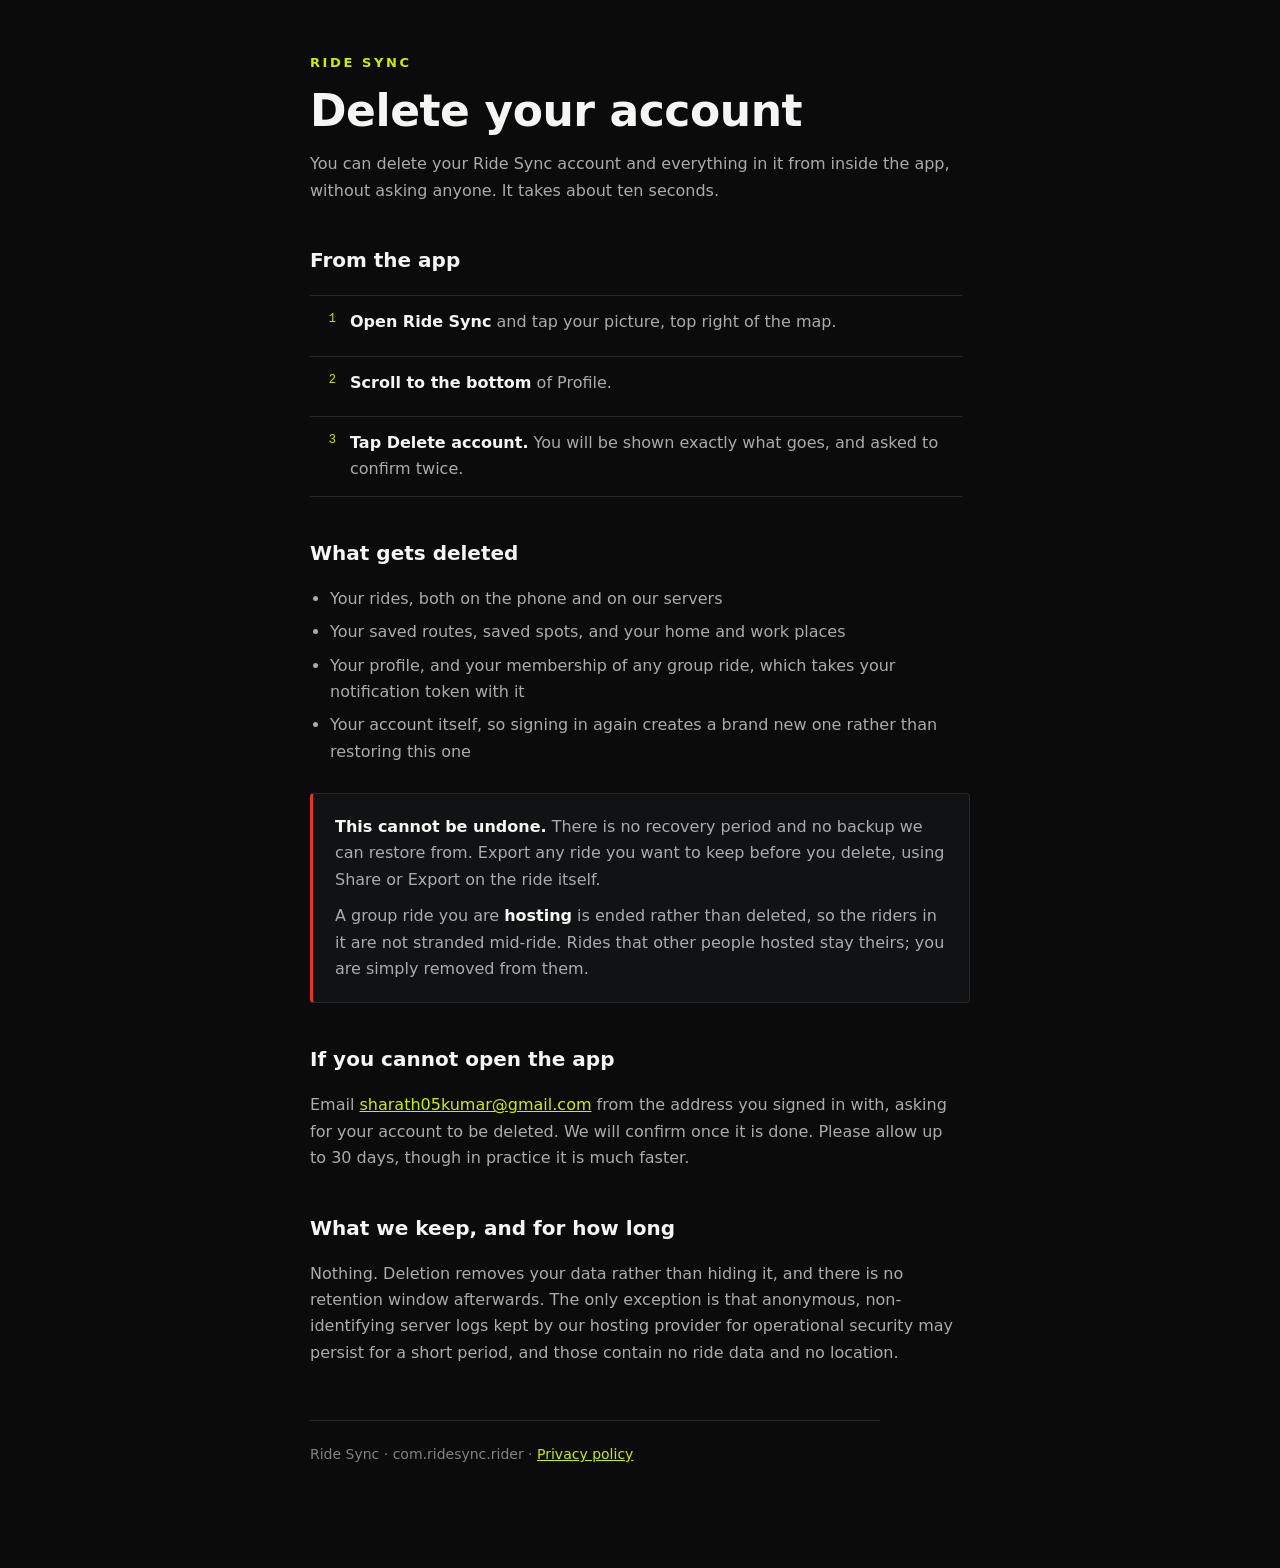
==== delete-account.html @ b89cb6dc "Privacy policy and account deletion pages for Ride Sync Served by GitHub Pages so Google Play has a " ====
<!doctype html>
<html lang="en">
<head>
<meta charset="utf-8">
<meta name="viewport" content="width=device-width, initial-scale=1">
<title>Ride Sync — Delete your account</title>
<style>
  :root {
    --s0:#0B0B0C; --s1:#111214; --line:#26282B;
    --ink:#F5F5F3; --ink2:#A9ABAD; --ink3:#7F8286; --lime:#C6F000; --crit:#E5352B;
  }
  *{box-sizing:border-box}
  body{margin:0;background:var(--s0);color:var(--ink);
    font:16px/1.65 "IBM Plex Sans",system-ui,-apple-system,Segoe UI,sans-serif;
    -webkit-font-smoothing:antialiased}
  .wrap{max-width:700px;margin:0 auto;padding-inline:20px;padding-block:56px 88px}
  .brand{font:600 13px/1 system-ui,sans-serif;letter-spacing:.2em;color:var(--lime);margin:0 0 18px}
  h1{font-size:clamp(30px,6vw,44px);line-height:1.1;margin:0 0 14px;letter-spacing:-.01em}
  h2{font-size:20px;margin:40px 0 10px}
  p,li{color:var(--ink2);max-width:64ch}
  strong{color:var(--ink)}
  a{color:var(--lime)}
  ol.steps{padding-left:0;counter-reset:s;list-style:none;margin:18px 0 0}
  ol.steps li{counter-increment:s;position:relative;padding-left:40px;padding-block:13px;
    border-top:1px solid var(--line)}
  ol.steps li:last-child{border-bottom:1px solid var(--line)}
  ol.steps li::before{content:counter(s);position:absolute;left:0;top:14px;
    font-family:ui-monospace,Menlo,monospace;font-size:12px;color:var(--lime);width:26px;text-align:right}
  ol.steps b{color:var(--ink)}
  ul{padding-left:20px}
  li{margin-bottom:7px}
  .box{background:var(--s1);border:1px solid var(--line);border-left:3px solid var(--crit);
    border-radius:4px;padding:20px 22px;margin:28px 0}
  .box p{margin:0;color:var(--ink2)}
  .box p+p{margin-top:10px}
  .foot{margin-top:54px;padding-top:22px;border-top:1px solid var(--line);font-size:14px;color:var(--ink3)}
</style>
</head>
<body>
<div class="wrap">

  <p class="brand">RIDE SYNC</p>
  <h1>Delete your account</h1>
  <p>
    You can delete your Ride Sync account and everything in it from inside the app, without asking
    anyone. It takes about ten seconds.
  </p>

  <h2>From the app</h2>
  <ol class="steps">
    <li><b>Open Ride Sync</b> and tap your picture, top right of the map.</li>
    <li><b>Scroll to the bottom</b> of Profile.</li>
    <li><b>Tap Delete account.</b> You will be shown exactly what goes, and asked to confirm twice.</li>
  </ol>

  <h2>What gets deleted</h2>
  <ul>
    <li>Your rides, both on the phone and on our servers</li>
    <li>Your saved routes, saved spots, and your home and work places</li>
    <li>Your profile, and your membership of any group ride, which takes your notification token with it</li>
    <li>Your account itself, so signing in again creates a brand new one rather than restoring this one</li>
  </ul>

  <div class="box">
    <p><strong>This cannot be undone.</strong> There is no recovery period and no backup we can restore from. Export any ride you want to keep before you delete, using Share or Export on the ride itself.</p>
    <p>A group ride you are <strong>hosting</strong> is ended rather than deleted, so the riders in it are not stranded mid-ride. Rides that other people hosted stay theirs; you are simply removed from them.</p>
  </div>

  <h2>If you cannot open the app</h2>
  <p>
    Email <a href="mailto:sharath05kumar@gmail.com">sharath05kumar@gmail.com</a> from the address
    you signed in with, asking for your account to be deleted. We will confirm once it is done.
    Please allow up to 30 days, though in practice it is much faster.
  </p>

  <h2>What we keep, and for how long</h2>
  <p>
    Nothing. Deletion removes your data rather than hiding it, and there is no retention window
    afterwards. The only exception is that anonymous, non-identifying server logs kept by our
    hosting provider for operational security may persist for a short period, and those contain no
    ride data and no location.
  </p>

  <p class="foot">
    Ride Sync · com.ridesync.rider · <a href="./privacy.html">Privacy policy</a>
  </p>

</div>
</body>
</html>
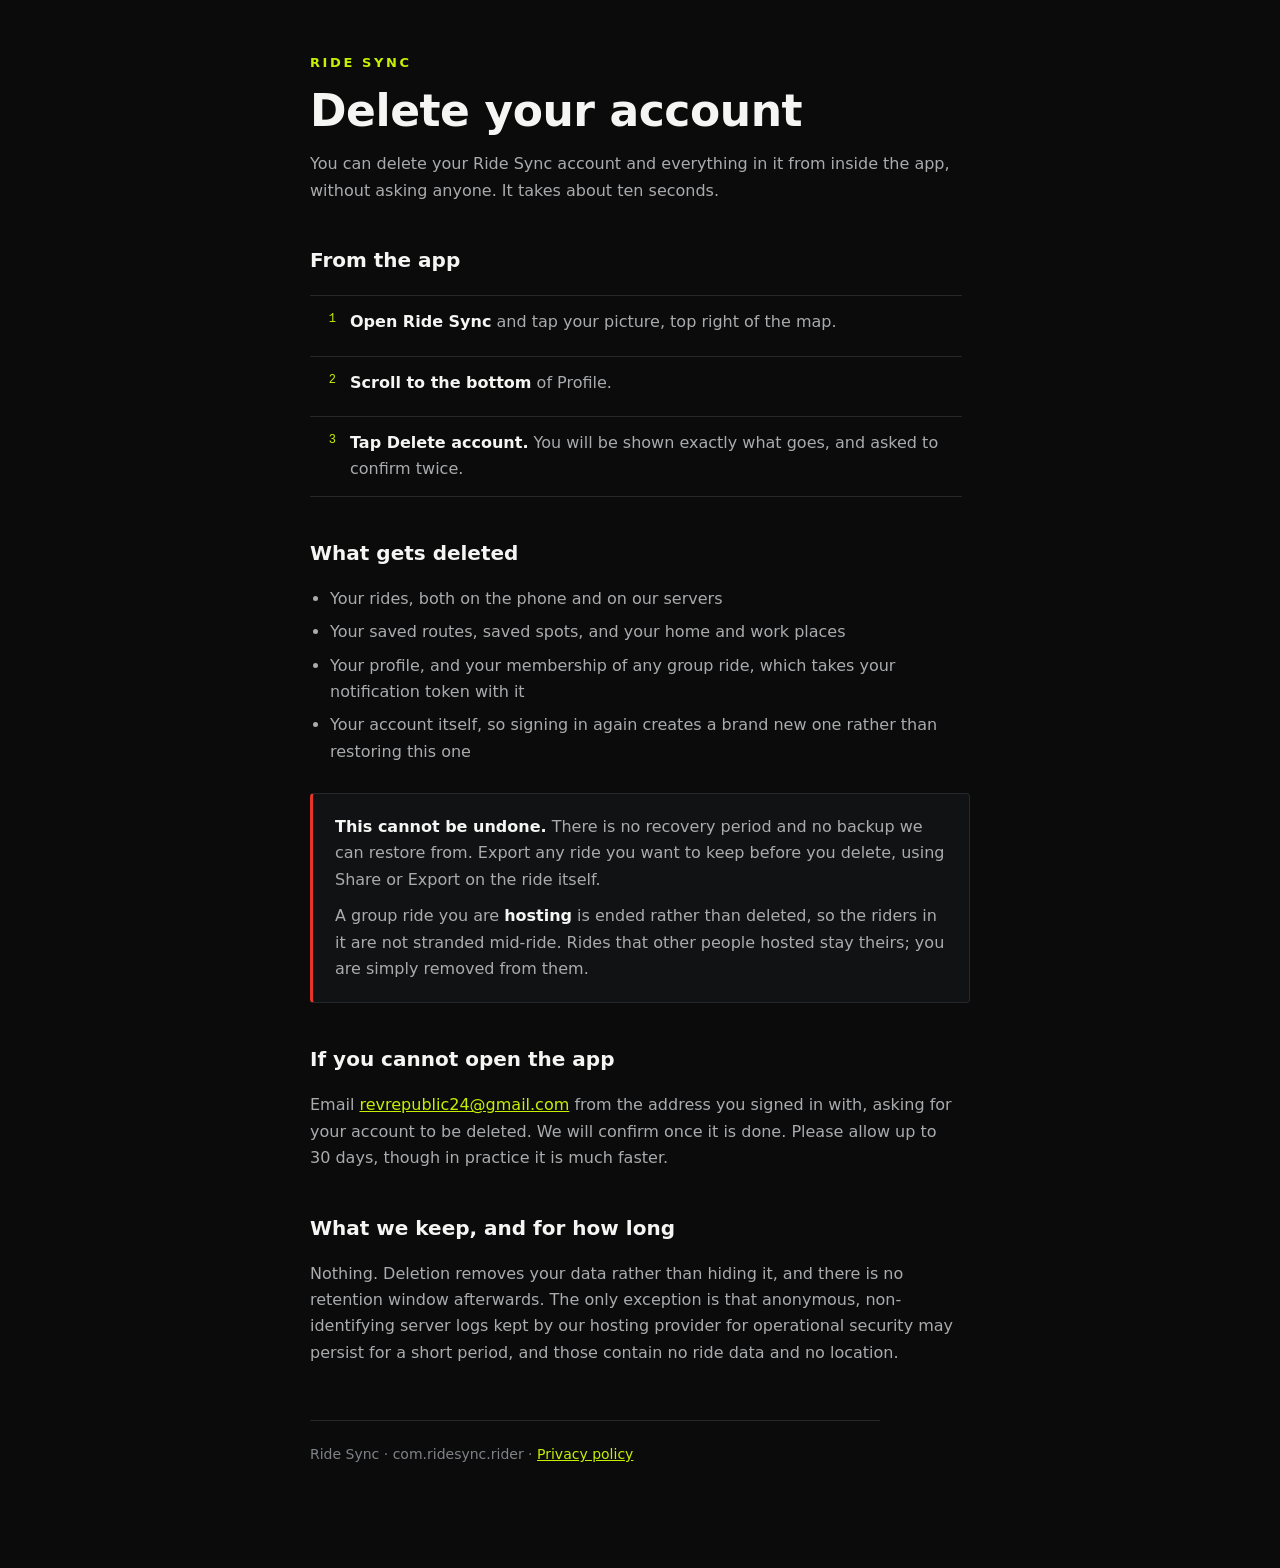
==== commit a242aea2: "Contact address is now revrepublic24@gmail.com The pages are public and so is this repository, so th" ====
--- a/delete-account.html
+++ b/delete-account.html
@@ -68,7 +68,7 @@
 
   <h2>If you cannot open the app</h2>
   <p>
-    Email <a href="mailto:sharath05kumar@gmail.com">sharath05kumar@gmail.com</a> from the address
+    Email <a href="mailto:revrepublic24@gmail.com">revrepublic24@gmail.com</a> from the address
     you signed in with, asking for your account to be deleted. We will confirm once it is done.
     Please allow up to 30 days, though in practice it is much faster.
   </p>
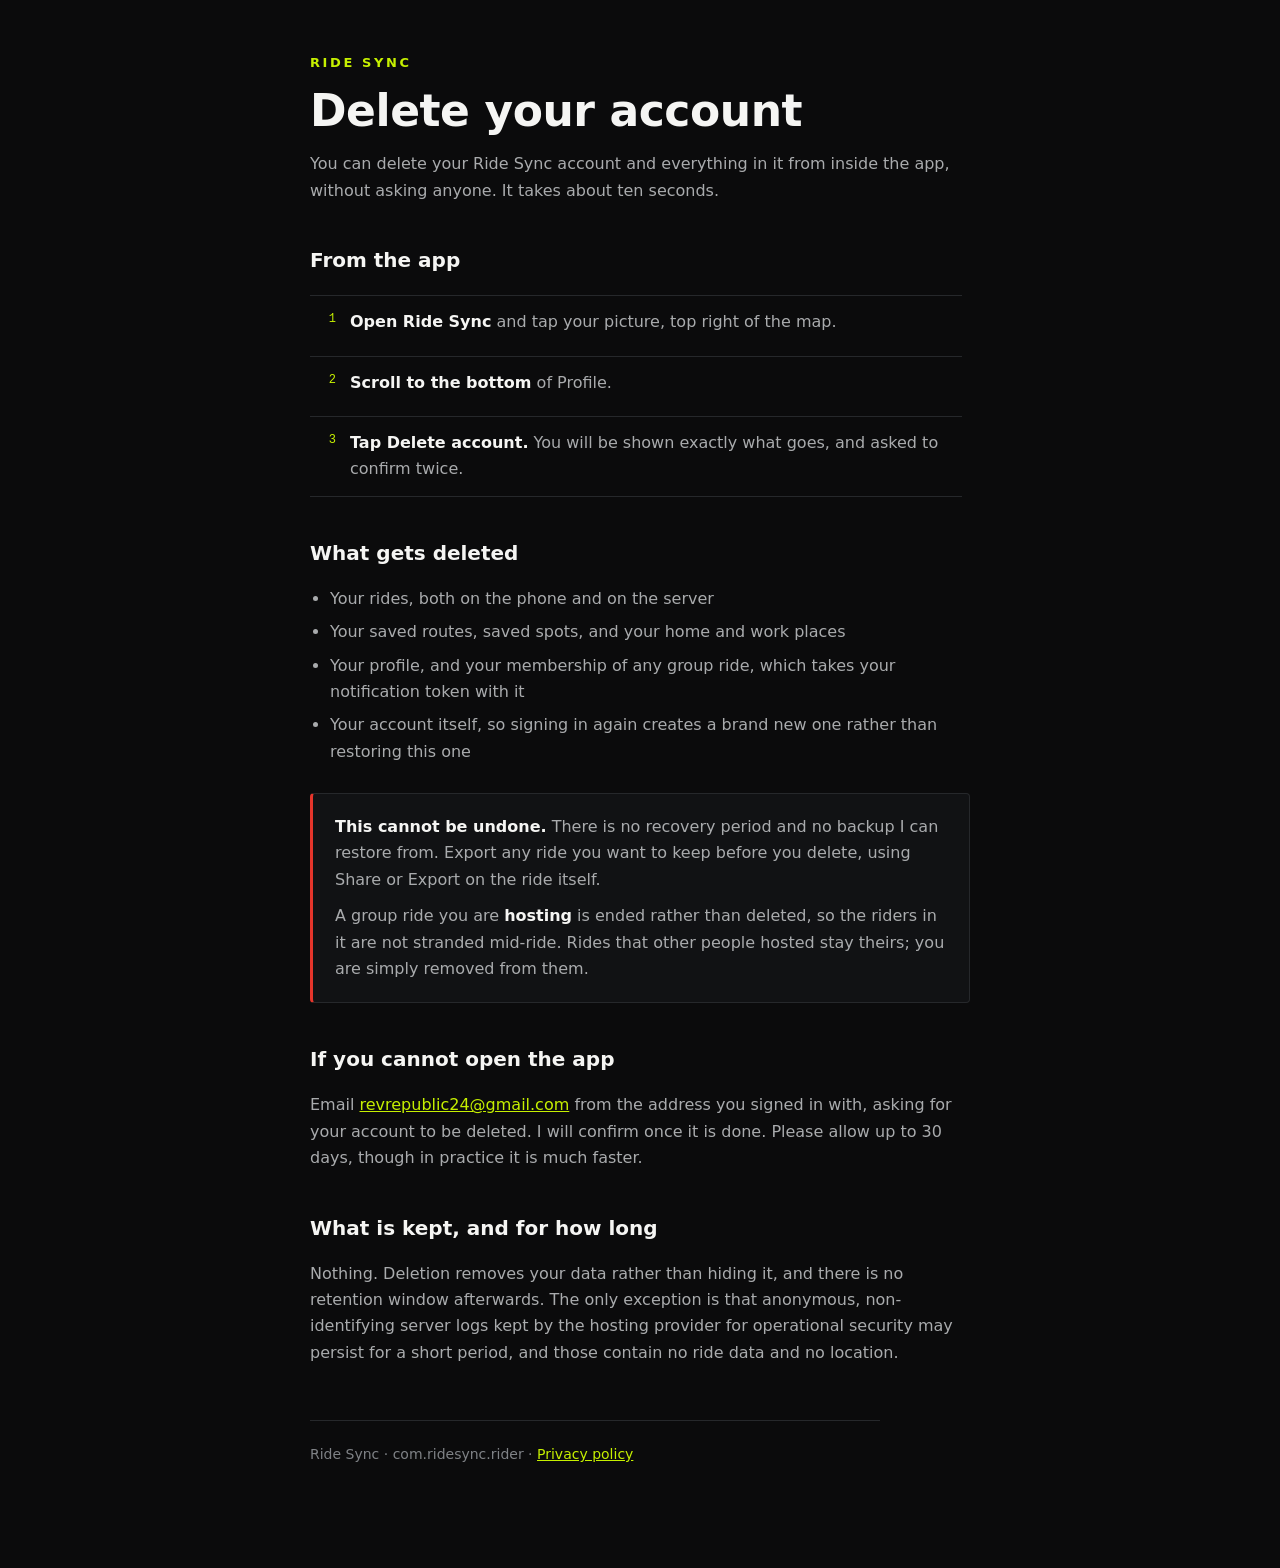
==== commit 568af57d: "Say "I", and stop the header wrapping on phones A reader asked why the site says "we" when one perso" ====
--- a/delete-account.html
+++ b/delete-account.html
@@ -55,28 +55,28 @@
 
   <h2>What gets deleted</h2>
   <ul>
-    <li>Your rides, both on the phone and on our servers</li>
+    <li>Your rides, both on the phone and on the server</li>
     <li>Your saved routes, saved spots, and your home and work places</li>
     <li>Your profile, and your membership of any group ride, which takes your notification token with it</li>
     <li>Your account itself, so signing in again creates a brand new one rather than restoring this one</li>
   </ul>
 
   <div class="box">
-    <p><strong>This cannot be undone.</strong> There is no recovery period and no backup we can restore from. Export any ride you want to keep before you delete, using Share or Export on the ride itself.</p>
+    <p><strong>This cannot be undone.</strong> There is no recovery period and no backup I can restore from. Export any ride you want to keep before you delete, using Share or Export on the ride itself.</p>
     <p>A group ride you are <strong>hosting</strong> is ended rather than deleted, so the riders in it are not stranded mid-ride. Rides that other people hosted stay theirs; you are simply removed from them.</p>
   </div>
 
   <h2>If you cannot open the app</h2>
   <p>
     Email <a href="mailto:revrepublic24@gmail.com">revrepublic24@gmail.com</a> from the address
-    you signed in with, asking for your account to be deleted. We will confirm once it is done.
+    you signed in with, asking for your account to be deleted. I will confirm once it is done.
     Please allow up to 30 days, though in practice it is much faster.
   </p>
 
-  <h2>What we keep, and for how long</h2>
+  <h2>What is kept, and for how long</h2>
   <p>
     Nothing. Deletion removes your data rather than hiding it, and there is no retention window
-    afterwards. The only exception is that anonymous, non-identifying server logs kept by our
+    afterwards. The only exception is that anonymous, non-identifying server logs kept by the
     hosting provider for operational security may persist for a short period, and those contain no
     ride data and no location.
   </p>
